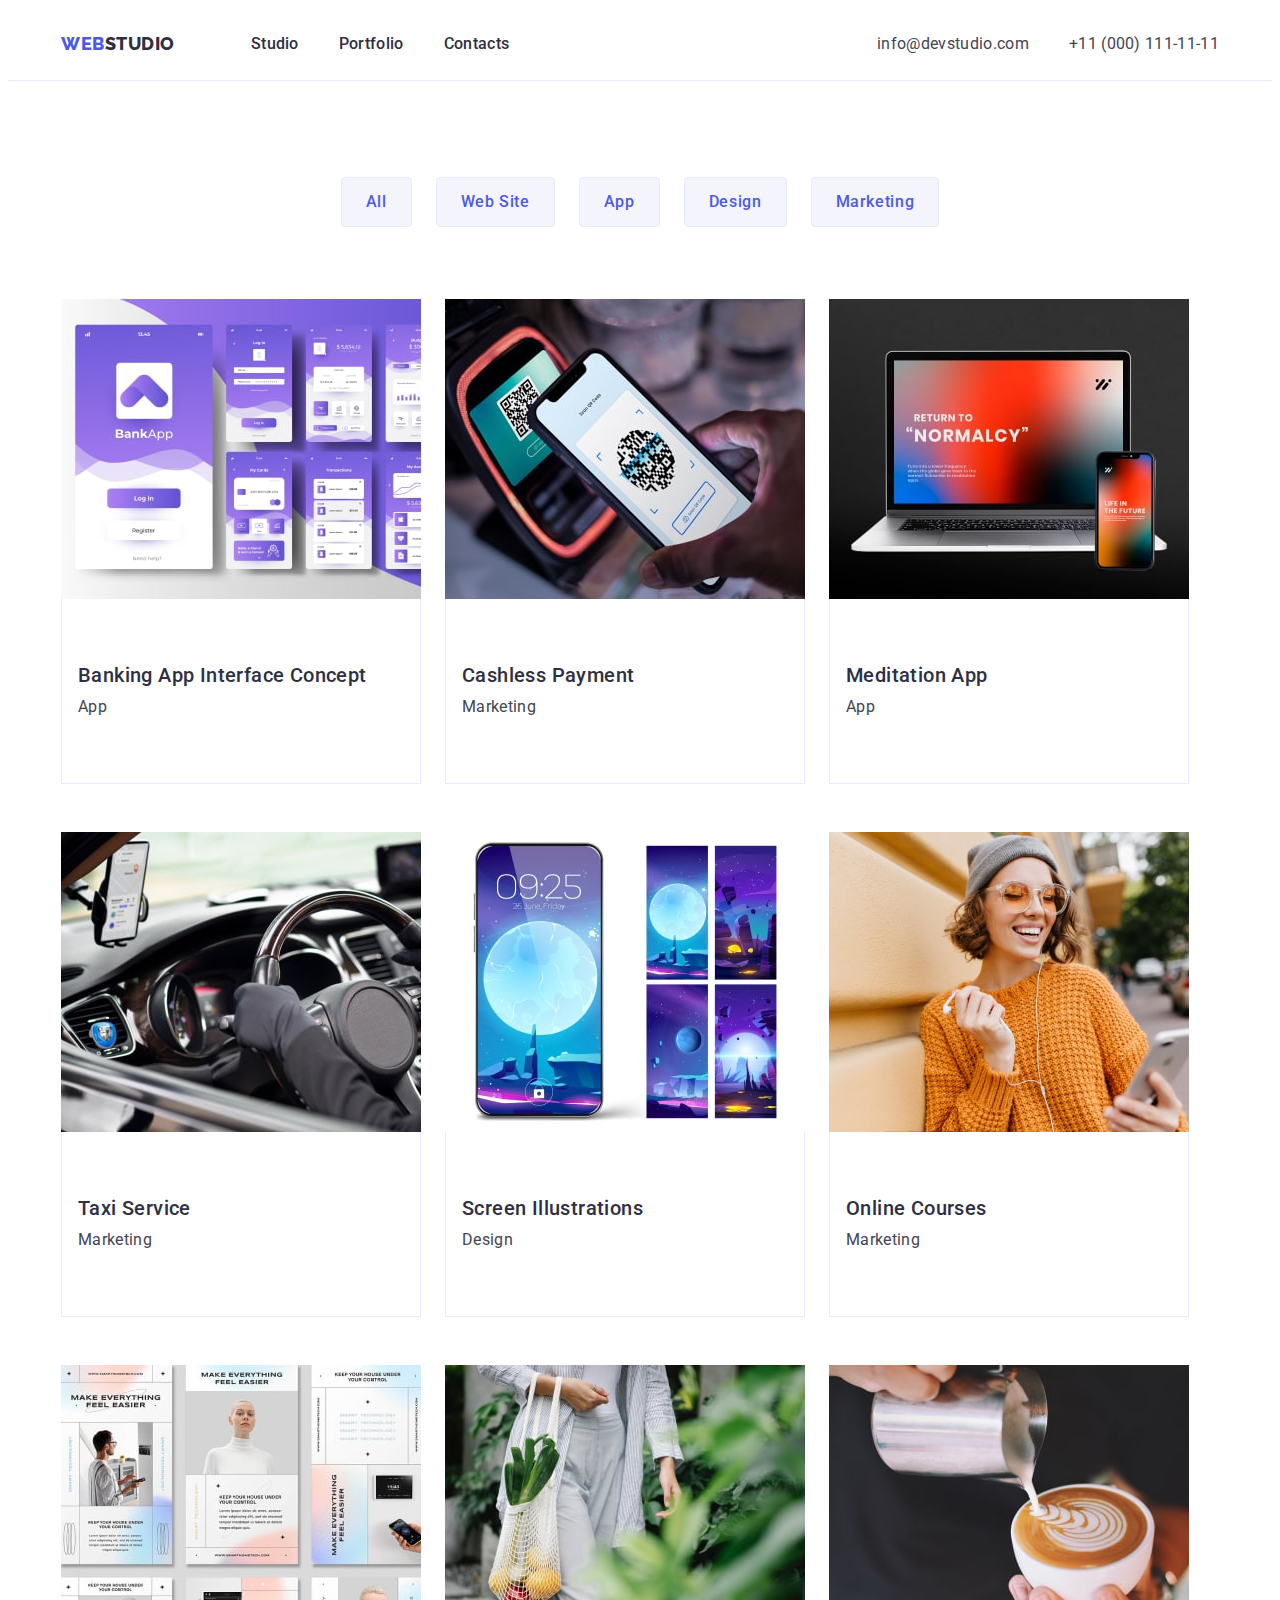
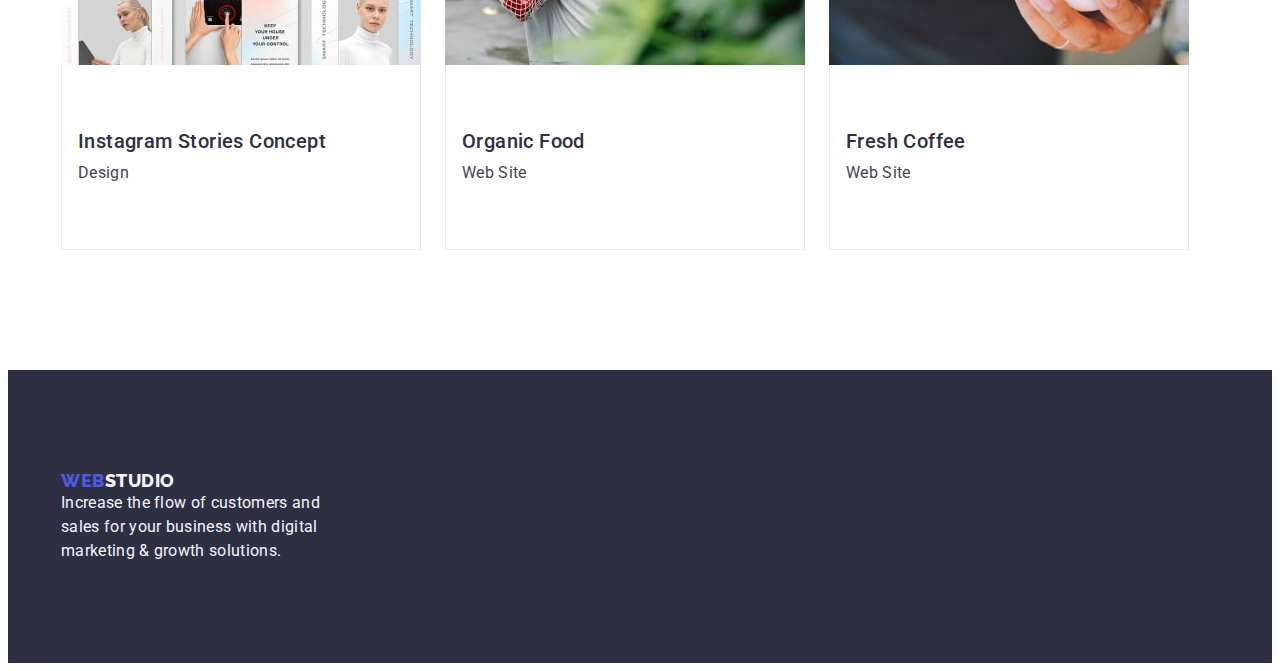
==== portfolio.html @ 30cf43a4 "Initial commit" ====
<!DOCTYPE html>
<html lang="en">
  <head>
    <meta charset="UTF-8" />
    <meta name="viewport" content="width=device-width, initial-scale=1.0" />
    <title>Portlofio</title>
    <link rel="preconnect" href="https://fonts.googleapis.com" />
    <link rel="preconnect" href="https://fonts.gstatic.com" crossorigin />
    <link
      rel="stylesheet"
      href="https://cdnjs.cloudflare.com/ajax/libs/modern-normalize/2.0.0/modern-normalize.min.css"
      integrity="sha512-4xo8blKMVCiXpTaLzQSLSw3KFOVPWhm/TRtuPVc4WG6kUgjH6J03IBuG7JZPkcWMxJ5huwaBpOpnwYElP/m6wg=="
      crossorigin="anonymous"
      referrerpolicy="no-referrer"
    />
    <link
      href="https://fonts.googleapis.com/css2?family=Montserrat:wght@400;700&family=Raleway:wght@800&family=Roboto:wght@400;500;700;900&display=swap"
      rel="stylesheet"
    />
    <link rel="stylesheet" href="css/styles.css" />
  </head>
  <body>
    <header class="page-header">
      <div class="container header-container">
        <!-- LOGO -->
        <nav class="header-nav">
          <a href="./index.html" class="link link-logo"
            >Web<span class="logo-style">Studio</span>
          </a>

          <!-- NAVIGATION -->

          <ul class="list list-nav">
            <li>
              <a href="./index.html" class="link list-nav-items">Studio</a>
            </li>
            <li>
              <a href="./portfolio.html" class="link list-nav-items"
                >Portfolio</a
              >
            </li>
            <li><a href="" class="link list-nav-items">Contacts</a></li>
          </ul>
        </nav>
        <!-- CONTACTS -->
        <address class="header-address">
          <ul class="list list-contacts">
            <li>
              <a href="mailto:info@devstudio.com" class="link list-nav-items"
                >info@devstudio.com</a
              >
            </li>
            <li>
              <a href="tel:+110001111111" class="link list-nav-items"
                >+11 (000) 111-11-11</a
              >
            </li>
          </ul>
        </address>
      </div>
    </header>
    <main>
      <section class="portfolio-section">
        <div class="container">
          <h1 class="visually-hidden">Portfolio</h1>
          <ul class="list portfolio-list">
            <li><button type="button" class="portfolio-button">All</button></li>
            <li>
              <button type="button" class="portfolio-button">Web Site</button>
            </li>
            <li><button type="button" class="portfolio-button">App</button></li>
            <li>
              <button type="button" class="portfolio-button">Design</button>
            </li>
            <li>
              <button type="button" class="portfolio-button">Marketing</button>
            </li>
          </ul>

          <ul class="list portfolio-list-images">
            <li class="portfolio-list-images-item">
              <a href="" class="link">
                <img
                  src="./images/imgcard-8-min.jpg"
                  alt="Banking App Interface Concept"
                  width="360"
                  height="300"
                />
                <div class="name-category">
                  <h2 class="portfolio-header">
                    Banking App Interface Concept
                  </h2>
                  <p class="portfolio-paragraph">App</p>
                </div>
              </a>
            </li>

            <li class="portfolio-list-images-item">
              <a href="" class="link">
                <img
                  src="./images/imgcard-7-min.jpg"
                  alt="Cashless Payment"
                  width="360"
                  height="300"
                />
                <div class="name-category">
                  <h2 class="portfolio-header">Cashless Payment</h2>
                  <p class="portfolio-paragraph">Marketing</p>
                </div>
              </a>
            </li>

            <li class="portfolio-list-images-item">
              <a href="" class="link">
                <img
                  src="./images/imgcard-6-min.jpg"
                  alt="Meditation App"
                  width="360"
                  height="300"
                />
                <div class="name-category">
                  <h2 class="portfolio-header">Meditation App</h2>
                  <p class="portfolio-paragraph">App</p>
                </div>
              </a>
            </li>

            <li class="portfolio-list-images-item">
              <a href="" class="link">
                <img
                  src="./images/imgcard-5-min.jpg"
                  alt="Taxi Service"
                  width="360"
                  height="300"
                />
                <div class="name-category">
                  <h2 class="portfolio-header">Taxi Service</h2>
                  <p class="portfolio-paragraph">Marketing</p>
                </div>
              </a>
            </li>

            <li class="portfolio-list-images-item">
              <a href="" class="link">
                <img
                  src="./images/imgcard-4-min.jpg"
                  alt="Screen Illustrations"
                  width="360"
                  height="300"
                />
                <div class="name-category">
                  <h2 class="portfolio-header">Screen Illustrations</h2>
                  <p class="portfolio-paragraph">Design</p>
                </div>
              </a>
            </li>

            <li class="portfolio-list-images-item">
              <a href="" class="link">
                <img
                  src="./images/imgcard-3-min.jpg"
                  alt="Online Courses"
                  width="360"
                  height="300"
                />
                <div class="name-category">
                  <h2 class="portfolio-header">Online Courses</h2>
                  <p class="portfolio-paragraph">Marketing</p>
                </div>
              </a>
            </li>

            <li class="portfolio-list-images-item">
              <a href="" class="link">
                <img
                  src="./images/imgcard-2-min.jpg"
                  alt="Instagram Stories Concept"
                  width="360"
                  height="300"
                />
                <div class="name-category">
                  <h2 class="portfolio-header">Instagram Stories Concept</h2>
                  <p class="portfolio-paragraph">Design</p>
                </div>
              </a>
            </li>

            <li class="portfolio-list-images-item">
              <a href="" class="link">
                <img
                  src="./images/imgcard-1-min.jpg"
                  alt="Organic Food"
                  width="360"
                  height="300"
                />
                <div class="name-category">
                  <h2 class="portfolio-header">Organic Food</h2>
                  <p class="portfolio-paragraph">Web Site</p>
                </div>
              </a>
            </li>

            <li class="portfolio-list-images-item">
              <a href="" class="link">
                <img
                  src="./images/imgcard-min.jpg"
                  alt="Fresh Coffee"
                  width="360"
                  height="300"
                />
                <div class="name-category">
                  <h2 class="portfolio-header">Fresh Coffee</h2>
                  <p class="portfolio-paragraph">Web Site</p>
                </div>
              </a>
            </li>
          </ul>
        </div>
      </section>
    </main>
    <footer class="page-footer">
      <div class="container footer-container">
        <a href="./index.html" class="link link-logo"
          >Web<span class="logo-style-footer">Studio</span></a
        >
        <p class="footer-text">
          Increase the flow of customers and sales for your business with
          digital marketing & growth solutions.
        </p>
      </div>
    </footer>
  </body>
</html>
---- css/styles.css ----
:root {
    --main-text-color: #434455;
    --primary-font: "Roboto", sans-serif;
    --iris: #4D5AE5;
    --navyblue: #2E2F42;
    --slate: #434455;
    --white: #FFF;
    --cloud: #F4F4FD;
    --ocean: #404BBF;
}

body {
    font-family: "Roboto", sans-serif;
    color: #434455;
    background-color: var(--white);
}

h1, h2, h3, h4, h5, h6, p, ul, ol {
    padding: 0;
    margin: 0;
}


img {
    display: block;
}

.page-header {
    border-bottom: 1px solid #e7e9fc
}

.container { 
    max-width: 1158px;
    padding-left:  15px;
    padding-right:  15px;
    margin-left: auto;  
    margin-right:  auto;
    padding: 0 15px;
    }

    .visually-hidden {
        position: absolute;
        width: 1px;
        height: 1px;
        margin: -1px;
        border: 0;
        padding: 0;
        white-space: nowrap;
        clip-path: inset(100%);
        clip: rect(0 0 0 0);
        overflow: hidden;
    }

    .header-container {
        display: flex;

        align-items: center;
        justify-content: space-between;
        padding: 0 15px;

    }
    .header-address {
        gap: 40px;
    }
    .list-nav-items {
        padding: 24px 0;
    }
    
button {
    font-family: "Roboto", sans-serif;
}
.link {
    text-decoration: none;
    display: inline-block;
}
address {
    font-style: normal;
}
.list {
    list-style: none;
}

button {
    cursor: pointer;
}

nav {
    display: flex;
    align-items: center;
}

button:hover, button:focus {
    background-color: var(--ocean);
}

footer {
    background-color: var(--navyblue);
}


.link-logo {
    display: inline-block;
    font-family: "Raleway", sans-serif;
    color: var(--iris);
    text-transform: uppercase;
    font-size: 18px;
    font-weight: 800;
    line-height: 1.17;
    letter-spacing: 0.03em;
    margin-right: 76px;
}

.logo-style {
    color: var(--navyblue);
}
.list-nav .link{
    color: var(--navyblue);
    font-size: 16px;
    line-height: 1.5;
    letter-spacing: 0.02em;
    font-weight: 500;
}



.list-nav {
        display: flex;
        align-items: center;
        gap: 40px;
        padding-left: 0; 
       
 
    
}

.list-contacts .link {
    color: var(--slate);
    line-height: 1.5;
    letter-spacing: 0.02em;
}

.link:active{
    color: var(--ocean);
}

.link:hover, .link:focus{
    color: var(--ocean);
}

.hero {
    background-color: var(--navyblue);
    display: flex;
    padding: 188px 0;
}
.hero-text {
    color: var(--white);
    font-size: 56px;
    line-height: 1.07;
    letter-spacing: 0.02em;
    text-align: center;
    width: 496px;
    padding-bottom: 48px;
    max-width: 496px;
}

.hero-button {
    color: var(--white);
    background-color: var(--iris);
    font-weight: 500;
    line-height: 1.5;
    letter-spacing: 0.04em;
    font-size: 16px;
    display: block;
padding: 16px 32px;
    margin-left: auto;
    margin-right: auto;
    min-width: 169px;
    height: 56px;
    border: none; 
    border-radius: 4px; 

    
}

.section-abilities {
    padding: 120px 0;
}
.abilities-list {
    display: flex;
    gap: 24px;
    flex-wrap: wrap;

}

.abilities-list-item {
    flex-basis: calc((100% - 72px) / 4);
}

.main-header {
    color: var(--navyblue);
    font-size: 20px;
    line-height: 1.2;
    letter-spacing: 0.02em;
    font-weight: 500;
    margin-bottom: 8px;
    
}
.list-contacts {

        display: flex;
        align-items: center;
        gap: 40px;
    
    
}

.list-item {
    background-color: var(--white);
    border-radius: 0px 0px 4px 4px; 
}

.section-photos {
    padding-bottom: 120px;
}

.photo-list {
    display: flex;
    flex-wrap: wrap;
    gap: 24px;
}
.main-text {
    color: var(--slate);
    font-size: 16px;
    line-height: 1.5;
    letter-spacing: 0.02em;
}

.h-two-headers {
    color: var(--navyblue);
    font-size: 36px;
    line-height: 1.11;
    letter-spacing: 0.02em;
    text-align: center;
    text-transform: capitalize;
    font-weight: 700;
    margin-bottom: 72px;
}

.our-team {
    background-color: var(--cloud);
    padding: 120px 0;
}

.h-our-team {
}

.our-team-list{
    display: flex;
    flex-wrap: wrap;
    gap: 24px;
    flex-basis: calc((100% - 72px) / 4);
}

.name-role {
    padding: 32px 0;
}
.our-team-card-names {
    color: var(--navyblue);
    font-size: 20px;
    line-height: 1.2;
    letter-spacing: 0.02em;
    text-align: center;
    font-weight: 500;
    margin-bottom: 8px
}
.our-team-card-role {
    color: var(--slate);
    font-size: 16px;
    line-height: 1.5;
    letter-spacing: 0.02em;
    text-align: center;
}

.footer-text {
    color: var(--cloud);
    font-size: 16px;
    line-height: 1.5;
    letter-spacing: 0.02em;
    width: 264px;
 
}

.page-footer {
    padding-top: 101.5px;
    justify-content: flex-start;
    padding: 100px 0;
   
}

.link-logo-footer {
    display: inline-block;
    margin-bottom: 16px;
}

.footer-container{

    flex-direction: column;
 
}
.logo-style-footer {
    color: var(--cloud);
    font-family: "Raleway", sans-serif;
    font-weight: 800;
}

.portfolio-button {
    background-color: var(--cloud);
    color: var(--iris);
    font-size: 16px;
    line-height: 1.5;
    letter-spacing: 0.04em;
    font-weight: 500;
    padding: 12px 24px;
justify-content: center;
align-items: center;
border: 1px solid #e7e9fc;
border-radius: 4px; 
}

.portfolio-button:hover , .portfolio-button:focus{
    color: var(--white);
    border: 1px solid transparent;
}
.portfolio-header {
    color: var(--navyblue);
    font-size: 20px;
    font-weight: 500;
    line-height: 1.2;
    letter-spacing: 0.02em;
    margin-top: 32px;
    margin-bottom: 8px;
}

.portfolio-paragraph {
    color: var(--slate);
    font-size: 16px;
    line-height: 1.5;
    letter-spacing: 0.02em;
    margin-bottom: 32px;
}

.portfolio-section {
    padding-top: 96px; padding-bottom: 120px;
}

.portfolio-list-images-item {

}

.portfolio-list {
    display: flex;
    gap: 24px;
    justify-content: center;
    margin-bottom: 72px;
}

.name-category {
    padding: 32px 16px;
    border: 1px solid #e7e9fc; 
    border-top: none; 
}
.portfolio-list-images {
    display: flex;
    flex-wrap: wrap;
    flex-basis: calc((100% - 144px) / 9);
    gap: 24px;
    row-gap: 48px; 
}
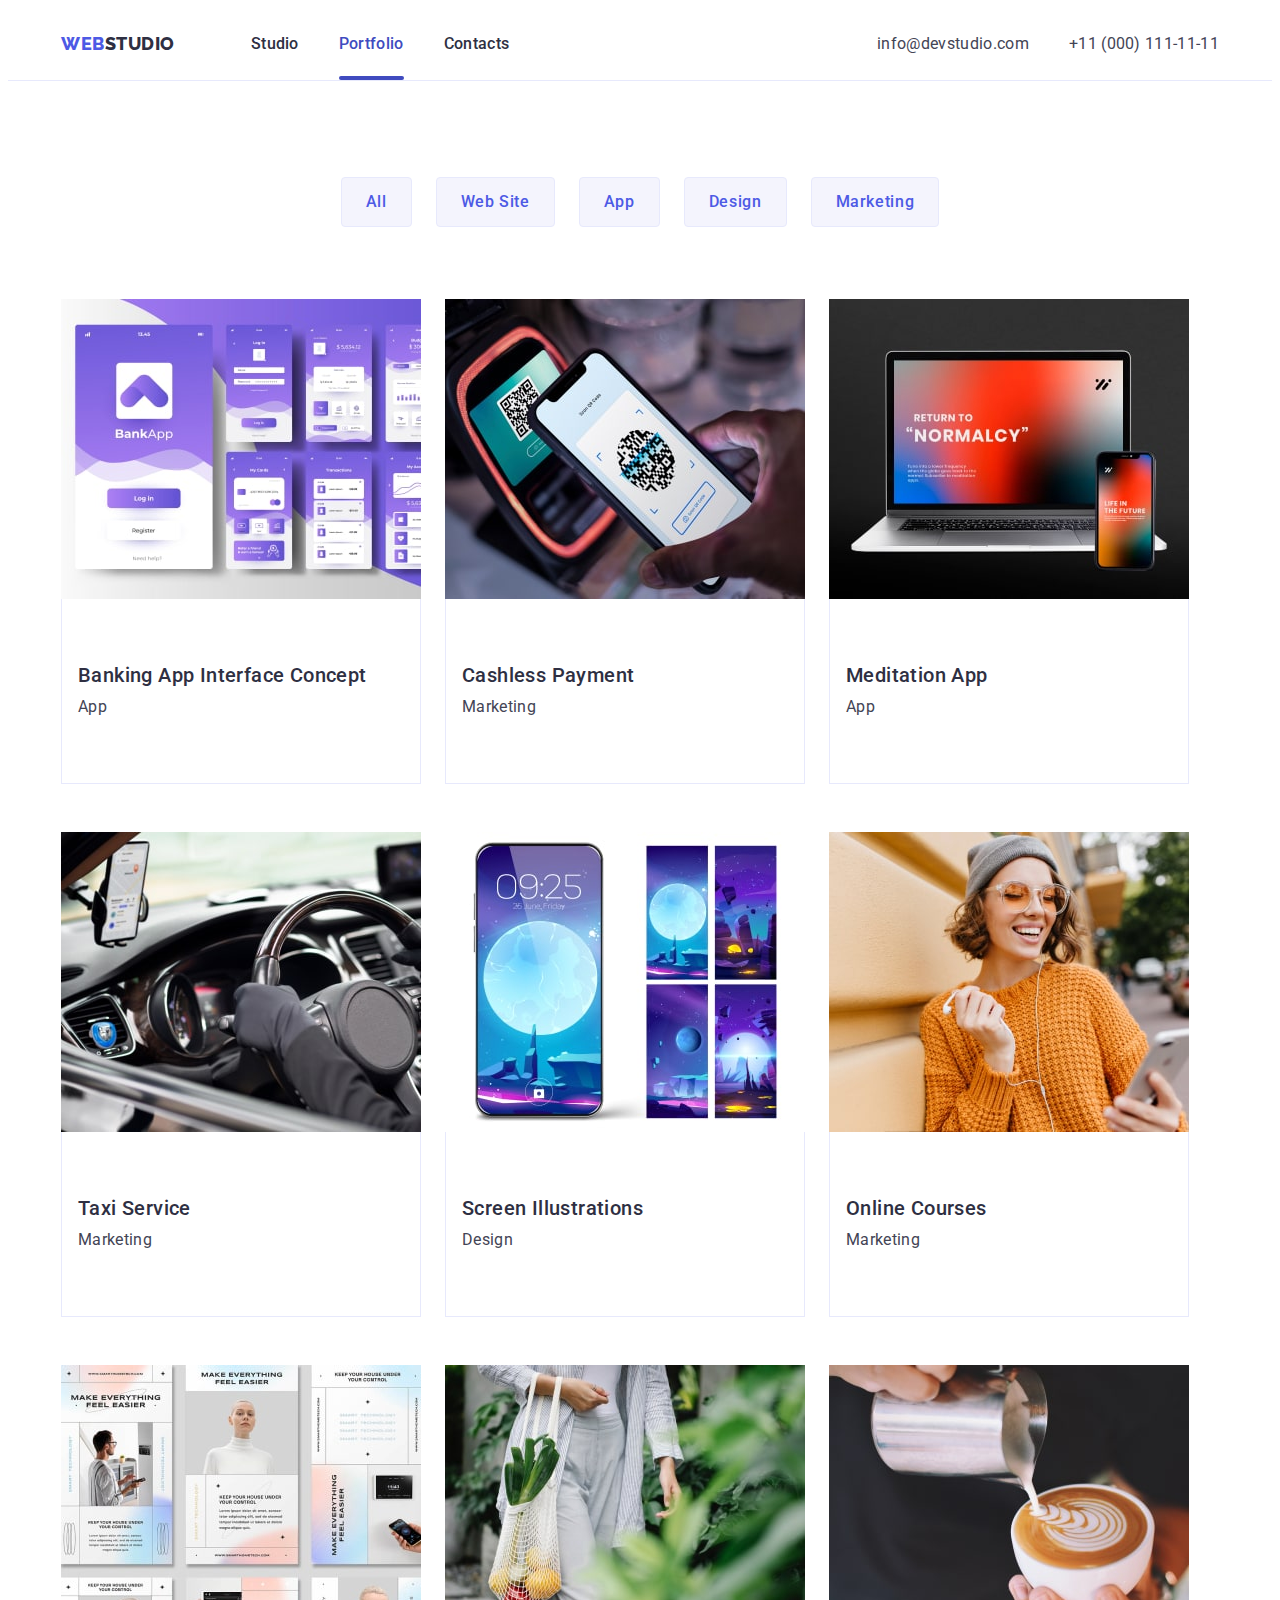
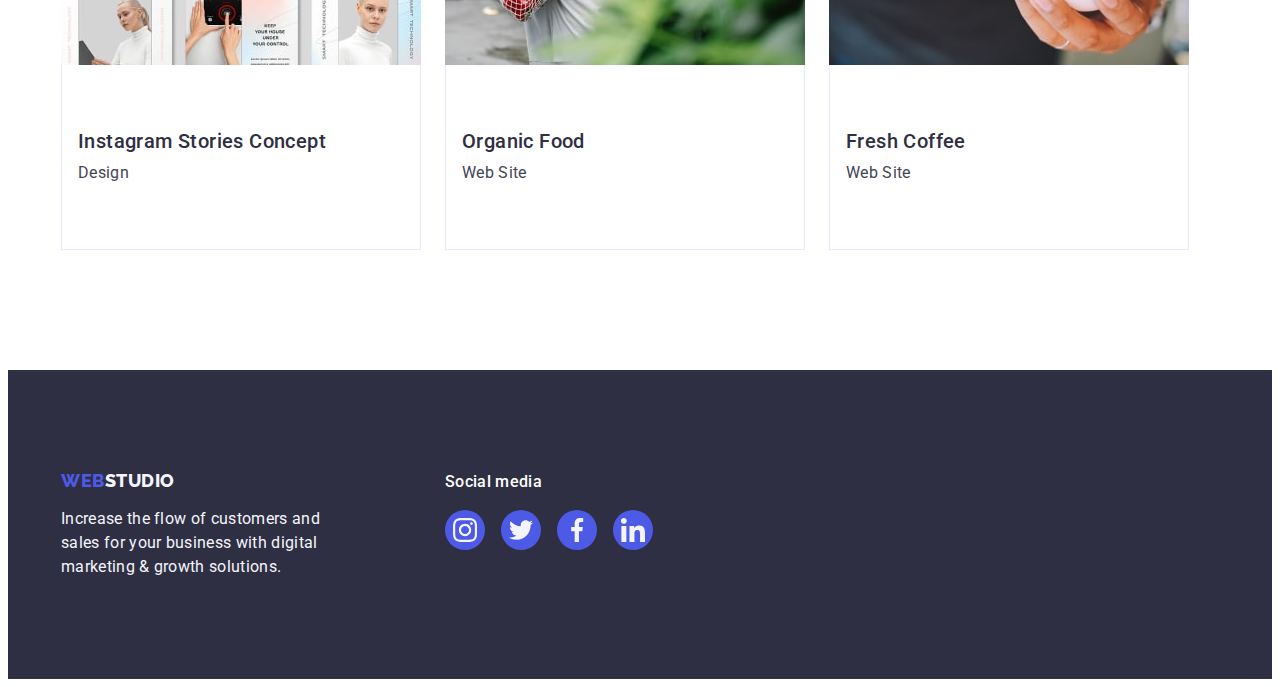
==== commit d59daa3b: "Studio page done(i think)" ====
--- a/portfolio.html
+++ b/portfolio.html
@@ -35,7 +35,7 @@
               <a href="./index.html" class="link list-nav-items">Studio</a>
             </li>
             <li>
-              <a href="./portfolio.html" class="link list-nav-items"
+              <a href="./portfolio.html" class="link current list-nav-items"
                 >Portfolio</a
               >
             </li>
@@ -219,14 +219,52 @@
       </section>
     </main>
     <footer class="page-footer">
-      <div class="container footer-container">
-        <a href="./index.html" class="link link-logo"
-          >Web<span class="logo-style-footer">Studio</span></a
-        >
-        <p class="footer-text">
-          Increase the flow of customers and sales for your business with
-          digital marketing & growth solutions.
-        </p>
+      <div>
+        <div class="container footer-container">
+          <div class="footer-flexbox">
+            <a href="./index.html" class="link link-logo link-logo-footer"
+              >Web<span class="logo-style-footer">Studio</span></a
+            >
+            <p class="footer-text">
+              Increase the flow of customers and sales for your business with
+              digital marketing & growth solutions.
+            </p>
+          </div>
+
+          <div class="socials-footer-container">
+            <p class="footer-social-text">Social media</p>
+            <ul class="footer-list">
+              <li>
+                <div class="social-icon-container-item">
+                  <svg class="social-icon" width="24px" height="24px">
+                    <use href="./images/icons.svg#icon-instagram"></use>
+                  </svg>
+                </div>
+              </li>
+              <li>
+                <div class="social-icon-container-item">
+                  <svg class="social-icon" width="24px" height="24px">
+                    <use href="./images/icons.svg#icon-twitter"></use>
+                  </svg>
+                </div>
+              </li>
+              <li>
+                <div class="social-icon-container-item">
+                  <svg class="social-icon" width="24px" height="24px">
+                    <use href="./images/icons.svg#icon-facebook"></use>
+                  </svg>
+                </div>
+              </li>
+              <li>
+                <div class="social-icon-container-item">
+                  <svg class="social-icon" width="24px" height="24px">
+                    <use href="./images/icons.svg#icon-linkedin"></use>
+                  </svg>
+                </div>
+              </li>
+            </ul>
+          </div>
+        </div>
       </div>
     </footer>
   </body>
--- a/css/styles.css
+++ b/css/styles.css
@@ -7,6 +7,8 @@
     --white: #FFF;
     --cloud: #F4F4FD;
     --ocean: #404BBF;
+    --lightslate: #8E8F99;
+    --green: #31D0AA;
 }
 
 body {
@@ -82,6 +84,7 @@
 
 button {
     cursor: pointer;
+    transition: 250ms;
 }
 
 nav {
@@ -91,6 +94,8 @@
 
 button:hover, button:focus {
     background-color: var(--ocean);
+ 
+    transition-timing-function: cubic-bezier(0.4, 0, 0.2, 1);
 }
 
 footer {
@@ -145,10 +150,19 @@
 
 .link:hover, .link:focus{
     color: var(--ocean);
+    transition: 250ms;
+    transition-timing-function: cubic-bezier(0.4, 0, 0.2, 1);
+
 }
 
 .hero {
     background-color: var(--navyblue);
+    background-image: linear-gradient(rgba(46, 47, 66, 0.70),rgba(46, 47, 66, 0.70)),
+    url(../images/hero-background.jpg);
+    background-repeat: no-repeat;
+    background-position: center;
+    background-size: 100%;
+
     display: flex;
     padding: 188px 0;
 }
@@ -217,6 +231,7 @@
 .list-item {
     background-color: var(--white);
     border-radius: 0px 0px 4px 4px; 
+    box-shadow: 0px 2px 1px 0px rgba(46, 47, 66, 0.08), 0px 1px 1px 0px rgba(46, 47, 66, 0.16), 0px 1px 6px 0px rgba(46, 47, 66, 0.08);
 }
 
 .section-photos {
@@ -263,6 +278,7 @@
 
 .name-role {
     padding: 32px 0;
+   
 }
 .our-team-card-names {
     color: var(--navyblue);
@@ -303,8 +319,7 @@
 }
 
 .footer-container{
-
-    flex-direction: column;
+    display: flex;
  
 }
 .logo-style-footer {
@@ -330,6 +345,8 @@
 .portfolio-button:hover , .portfolio-button:focus{
     color: var(--white);
     border: 1px solid transparent;
+    transition: 250ms;
+    transition-timing-function: cubic-bezier(0.4, 0, 0.2, 1);
 }
 .portfolio-header {
     color: var(--navyblue);
@@ -375,4 +392,152 @@
     flex-basis: calc((100% - 144px) / 9);
     gap: 24px;
     row-gap: 48px; 
-}+}
+
+.customers-list {
+    display: flex;
+    align-content: center;
+    justify-content: center;
+    gap: 24px;
+    list-style: none;
+
+}
+
+.icon-box {
+    border-radius: 4px;
+    border: 1px solid var(--lightslate);
+    padding: 16px 32px;
+    transition: 250ms;
+
+    
+}
+
+.icon-box:hover .svg-icon, .icon-box:focus .svg-icon {
+    fill: var(--ocean);
+   
+    transition-timing-function: cubic-bezier(0.4, 0, 0.2, 1);
+}
+
+
+
+.icon-box:hover, .icon-box:focus{
+    border-color: var(--ocean);
+    transition-timing-function: cubic-bezier(0.4, 0, 0.2, 1);
+  
+}
+.svg-icon {
+    fill: #8E8F99;
+    transition: 250ms;
+}
+
+.customers-section {
+    padding-top: 120px;
+    padding-bottom: 120px;
+}
+
+.social-icon-list {
+    display: flex;
+    list-style: none;
+    justify-content: center;
+    align-items: center;
+    gap: 24px;
+    padding-top: 8px;
+
+}
+
+.social-icon-container-item {
+    width: 40px;
+height: 40px;
+border-radius: 50%;
+background: var(--iris);
+position: relative;
+  transition: 250ms;
+}
+
+.social-icon {
+    position: absolute;
+    top: 50%;
+  left: 50%;
+  transform: translate(-50%, -50%);
+  fill: var(--cloud);
+}
+
+.social-icon-container-item:hover, .social-icon-container-item:focus {
+    background: var(--ocean);
+    transition-timing-function: cubic-bezier(0.4, 0, 0.2, 1);
+
+  
+}
+
+.social-icon-container-item-footer:hover, .social-icon-container-item-footer:focus {
+    background: var(--green);
+    transition-timing-function: cubic-bezier(0.4, 0, 0.2, 1);
+}
+
+.abilities-container {
+    position: relative;
+    border-radius: 4px;
+    background-color: var(--cloud);
+    width: 264px;
+    height: 112px;
+    margin-bottom: 8px;
+    gap: 24px;
+}
+
+.abilities-icon {
+    position: absolute;
+    top: 50%;
+    left: 50%;
+    transform: translate(-50%, -50%);
+}
+
+.list-nav .current {
+    position: relative;
+    color: var(--ocean, #404BBF);
+}
+
+.list-nav-items.current::after{
+    content: "";
+    display: block;
+    width: 100%;
+    height: 4px;
+    
+    border-radius: 2px;
+    background-color: var(--ocean);
+     
+    position: absolute;
+    bottom: 0;
+    left: 0;
+  
+
+     
+}
+
+.socials-footer-container {
+    display: flex;
+    flex-direction: column;
+}
+
+.footer-list {
+    display: flex;
+    list-style: none;
+    width: 208px;
+    gap: 16px;
+}
+.footer-flexbox{
+   display: flex;
+   flex-direction: column;
+   margin-right: 120px;
+}
+.footer-social-text {
+    color: var(--white, #FFF);
+
+/* Body Medium */
+font-family: Roboto;
+font-size: 16px;
+font-style: normal;
+font-weight: 500;
+line-height: 24px; /* 150% */
+letter-spacing: 0.32px;
+padding-bottom: 16px;
+}
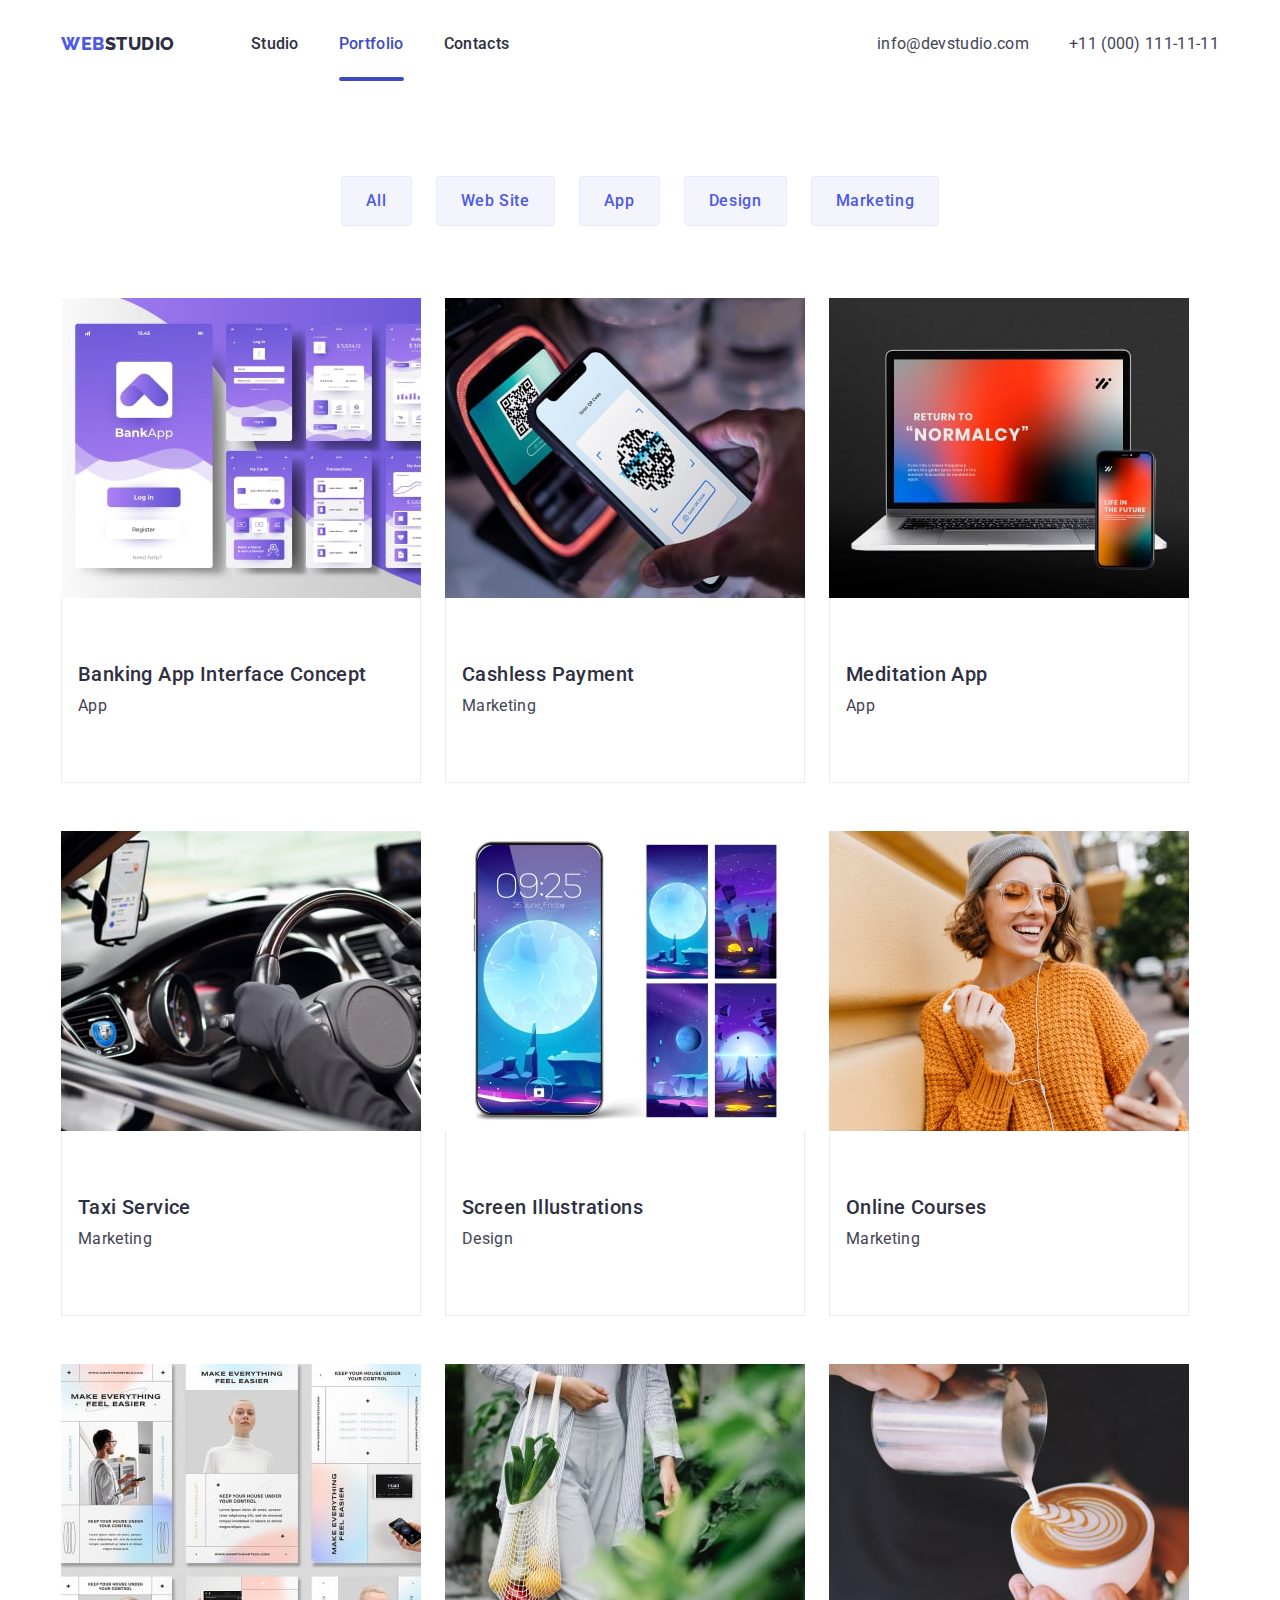
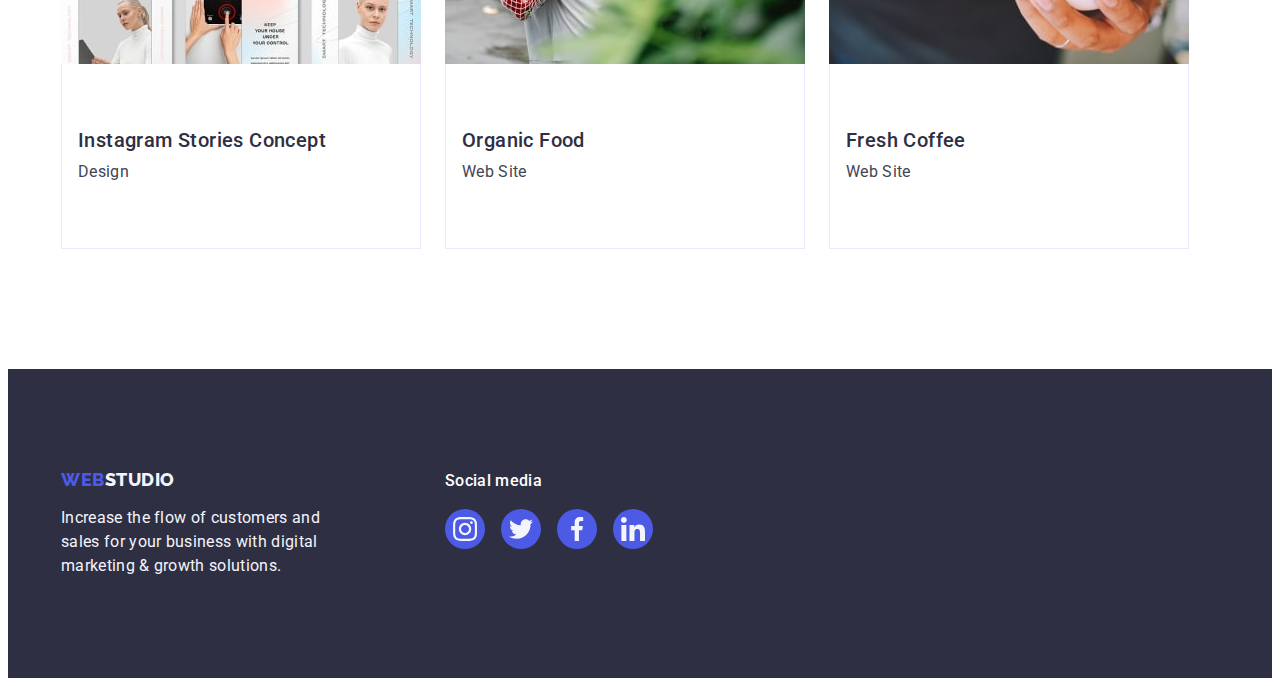
==== commit d6cf87c9: "fixed" ====
--- a/portfolio.html
+++ b/portfolio.html
@@ -79,13 +79,20 @@
 
           <ul class="list portfolio-list-images">
             <li class="portfolio-list-images-item">
-              <a href="" class="link">
-                <img
-                  src="./images/imgcard-8-min.jpg"
-                  alt="Banking App Interface Concept"
-                  width="360"
-                  height="300"
-                />
+              <a href="" class="link portfolio-link">
+                <div class="overlay-text-container">
+                  <img
+                    src="./images/imgcard-8-min.jpg"
+                    alt="Banking App Interface Concept"
+                    width="360"
+                    height="300"
+                  />
+                  <p class="overlay">
+                    14 Stylish and User-Friendly App Design Concepts · Task
+                    Manager App · Calorie Tracker App · Exotic Fruit Ecommerce
+                    App · Cloud Storage App
+                  </p>
+                </div>
                 <div class="name-category">
                   <h2 class="portfolio-header">
                     Banking App Interface Concept
@@ -96,13 +103,20 @@
             </li>
 
             <li class="portfolio-list-images-item">
-              <a href="" class="link">
-                <img
-                  src="./images/imgcard-7-min.jpg"
-                  alt="Cashless Payment"
-                  width="360"
-                  height="300"
-                />
+              <a href="" class="link portfolio-link">
+                <div class="overlay-text-container">
+                  <img
+                    src="./images/imgcard-7-min.jpg"
+                    alt="Cashless Payment"
+                    width="360"
+                    height="300"
+                  />
+                  <p class="overlay">
+                    14 Stylish and User-Friendly App Design Concepts · Task
+                    Manager App · Calorie Tracker App · Exotic Fruit Ecommerce
+                    App · Cloud Storage App
+                  </p>
+                </div>
                 <div class="name-category">
                   <h2 class="portfolio-header">Cashless Payment</h2>
                   <p class="portfolio-paragraph">Marketing</p>
@@ -111,13 +125,20 @@
             </li>
 
             <li class="portfolio-list-images-item">
-              <a href="" class="link">
-                <img
-                  src="./images/imgcard-6-min.jpg"
-                  alt="Meditation App"
-                  width="360"
-                  height="300"
-                />
+              <a href="" class="link portfolio-link">
+                <div class="overlay-text-container">
+                  <img
+                    src="./images/imgcard-6-min.jpg"
+                    alt="Meditation App"
+                    width="360"
+                    height="300"
+                  />
+                  <p class="overlay">
+                    14 Stylish and User-Friendly App Design Concepts · Task
+                    Manager App · Calorie Tracker App · Exotic Fruit Ecommerce
+                    App · Cloud Storage App
+                  </p>
+                </div>
                 <div class="name-category">
                   <h2 class="portfolio-header">Meditation App</h2>
                   <p class="portfolio-paragraph">App</p>
@@ -126,13 +147,20 @@
             </li>
 
             <li class="portfolio-list-images-item">
-              <a href="" class="link">
-                <img
-                  src="./images/imgcard-5-min.jpg"
-                  alt="Taxi Service"
-                  width="360"
-                  height="300"
-                />
+              <a href="" class="link portfolio-link">
+                <div class="overlay-text-container">
+                  <img
+                    src="./images/imgcard-5-min.jpg"
+                    alt="Taxi Service"
+                    width="360"
+                    height="300"
+                  />
+                  <p class="overlay">
+                    14 Stylish and User-Friendly App Design Concepts · Task
+                    Manager App · Calorie Tracker App · Exotic Fruit Ecommerce
+                    App · Cloud Storage App
+                  </p>
+                </div>
                 <div class="name-category">
                   <h2 class="portfolio-header">Taxi Service</h2>
                   <p class="portfolio-paragraph">Marketing</p>
@@ -141,13 +169,20 @@
             </li>
 
             <li class="portfolio-list-images-item">
-              <a href="" class="link">
-                <img
-                  src="./images/imgcard-4-min.jpg"
-                  alt="Screen Illustrations"
-                  width="360"
-                  height="300"
-                />
+              <a href="" class="link portfolio-link">
+                <div class="overlay-text-container">
+                  <img
+                    src="./images/imgcard-4-min.jpg"
+                    alt="Screen Illustrations"
+                    width="360"
+                    height="300"
+                  />
+                  <p class="overlay">
+                    14 Stylish and User-Friendly App Design Concepts · Task
+                    Manager App · Calorie Tracker App · Exotic Fruit Ecommerce
+                    App · Cloud Storage App
+                  </p>
+                </div>
                 <div class="name-category">
                   <h2 class="portfolio-header">Screen Illustrations</h2>
                   <p class="portfolio-paragraph">Design</p>
@@ -156,13 +191,20 @@
             </li>
 
             <li class="portfolio-list-images-item">
-              <a href="" class="link">
-                <img
-                  src="./images/imgcard-3-min.jpg"
-                  alt="Online Courses"
-                  width="360"
-                  height="300"
-                />
+              <a href="" class="link portfolio-link">
+                <div class="overlay-text-container">
+                  <img
+                    src="./images/imgcard-3-min.jpg"
+                    alt="Online Courses"
+                    width="360"
+                    height="300"
+                  />
+                  <p class="overlay">
+                    14 Stylish and User-Friendly App Design Concepts · Task
+                    Manager App · Calorie Tracker App · Exotic Fruit Ecommerce
+                    App · Cloud Storage App
+                  </p>
+                </div>
                 <div class="name-category">
                   <h2 class="portfolio-header">Online Courses</h2>
                   <p class="portfolio-paragraph">Marketing</p>
@@ -171,13 +213,20 @@
             </li>
 
             <li class="portfolio-list-images-item">
-              <a href="" class="link">
-                <img
-                  src="./images/imgcard-2-min.jpg"
-                  alt="Instagram Stories Concept"
-                  width="360"
-                  height="300"
-                />
+              <a href="" class="link portfolio-link">
+                <div class="overlay-text-container">
+                  <img
+                    src="./images/imgcard-2-min.jpg"
+                    alt="Instagram Stories Concept"
+                    width="360"
+                    height="300"
+                  />
+                  <p class="overlay">
+                    14 Stylish and User-Friendly App Design Concepts · Task
+                    Manager App · Calorie Tracker App · Exotic Fruit Ecommerce
+                    App · Cloud Storage App
+                  </p>
+                </div>
                 <div class="name-category">
                   <h2 class="portfolio-header">Instagram Stories Concept</h2>
                   <p class="portfolio-paragraph">Design</p>
@@ -186,13 +235,20 @@
             </li>
 
             <li class="portfolio-list-images-item">
-              <a href="" class="link">
-                <img
-                  src="./images/imgcard-1-min.jpg"
-                  alt="Organic Food"
-                  width="360"
-                  height="300"
-                />
+              <a href="" class="link portfolio-link">
+                <div class="overlay-text-container">
+                  <img
+                    src="./images/imgcard-1-min.jpg"
+                    alt="Organic Food"
+                    width="360"
+                    height="300"
+                  />
+                  <p class="overlay">
+                    14 Stylish and User-Friendly App Design Concepts · Task
+                    Manager App · Calorie Tracker App · Exotic Fruit Ecommerce
+                    App · Cloud Storage App
+                  </p>
+                </div>
                 <div class="name-category">
                   <h2 class="portfolio-header">Organic Food</h2>
                   <p class="portfolio-paragraph">Web Site</p>
@@ -201,13 +257,20 @@
             </li>
 
             <li class="portfolio-list-images-item">
-              <a href="" class="link">
-                <img
-                  src="./images/imgcard-min.jpg"
-                  alt="Fresh Coffee"
-                  width="360"
-                  height="300"
-                />
+              <a href="" class="link portfolio-link">
+                <div class="overlay-text-container">
+                  <img
+                    src="./images/imgcard-min.jpg"
+                    alt="Fresh Coffee"
+                    width="360"
+                    height="300"
+                  />
+                  <p class="overlay">
+                    14 Stylish and User-Friendly App Design Concepts · Task
+                    Manager App · Calorie Tracker App · Exotic Fruit Ecommerce
+                    App · Cloud Storage App
+                  </p>
+                </div>
                 <div class="name-category">
                   <h2 class="portfolio-header">Fresh Coffee</h2>
                   <p class="portfolio-paragraph">Web Site</p>
@@ -219,7 +282,7 @@
       </section>
     </main>
     <footer class="page-footer">
-      <div>
+      <div class="footer-container-main">
         <div class="container footer-container">
           <div class="footer-flexbox">
             <a href="./index.html" class="link link-logo link-logo-footer"
@@ -235,32 +298,48 @@
             <p class="footer-social-text">Social media</p>
             <ul class="footer-list">
               <li>
-                <div class="social-icon-container-item">
-                  <svg class="social-icon" width="24px" height="24px">
-                    <use href="./images/icons.svg#icon-instagram"></use>
-                  </svg>
-                </div>
+                <a href="https://instagram.com" target="_blank">
+                  <div
+                    class="social-icon-container-item social-icon-container-item-footer"
+                  >
+                    <svg class="social-icon" width="24px" height="24px">
+                      <use href="./images/icons.svg#icon-instagram"></use>
+                    </svg>
+                  </div>
+                </a>
               </li>
               <li>
-                <div class="social-icon-container-item">
-                  <svg class="social-icon" width="24px" height="24px">
-                    <use href="./images/icons.svg#icon-twitter"></use>
-                  </svg>
-                </div>
+                <a href="https://twitter.com" target="_blank">
+                  <div
+                    class="social-icon-container-item social-icon-container-item-footer"
+                  >
+                    <svg class="social-icon" width="24px" height="24px">
+                      <use href="./images/icons.svg#icon-twitter"></use>
+                    </svg>
+                  </div>
+                </a>
               </li>
               <li>
-                <div class="social-icon-container-item">
-                  <svg class="social-icon" width="24px" height="24px">
-                    <use href="./images/icons.svg#icon-facebook"></use>
-                  </svg>
-                </div>
+                <a href="https://facebook.com" target="_blank">
+                  <div
+                    class="social-icon-container-item social-icon-container-item-footer"
+                  >
+                    <svg class="social-icon" width="24px" height="24px">
+                      <use href="./images/icons.svg#icon-facebook"></use>
+                    </svg>
+                  </div>
+                </a>
               </li>
               <li>
-                <div class="social-icon-container-item">
-                  <svg class="social-icon" width="24px" height="24px">
-                    <use href="./images/icons.svg#icon-linkedin"></use>
-                  </svg>
-                </div>
+                <a href="https://linkedin.com" target="_blank">
+                  <div
+                    class="social-icon-container-item social-icon-container-item-footer"
+                  >
+                    <svg class="social-icon" width="24px" height="24px">
+                      <use href="./images/icons.svg#icon-linkedin"></use>
+                    </svg>
+                  </div>
+                </a>
               </li>
             </ul>
           </div>
--- a/css/styles.css
+++ b/css/styles.css
@@ -9,6 +9,9 @@
     --ocean: #404BBF;
     --lightslate: #8E8F99;
     --green: #31D0AA;
+    --dairy: #FCFCFC;
+    --navyblue-modal: rgba(46, 47, 66, 0.40);
+    --cornflower: #E7E9FC;
 }
 
 body {
@@ -29,6 +32,7 @@
 
 .page-header {
     border-bottom: 1px solid #e7e9fc
+    box-shadow: 0px 1px 6px 0px rgba(46, 47, 66, 0.08), 0px 1px 1px 0px rgba(46, 47, 66, 0.16), 0px 2px 1px 0px rgba(46, 47, 66, 0.08);
 }
 
 .container { 
@@ -38,6 +42,12 @@
     margin-left: auto;  
     margin-right:  auto;
     padding: 0 15px;
+    }
+
+    .abilities-container-main {
+        display: flex;
+        align-items: center;
+        justify-content: center;
     }
 
     .visually-hidden {
@@ -66,6 +76,7 @@
     }
     .list-nav-items {
         padding: 24px 0;
+        transition:  color 250ms cubic-bezier(0.4, 0, 0.2, 1);
     }
     
 button {
@@ -84,7 +95,7 @@
 
 button {
     cursor: pointer;
-    transition: 250ms;
+   
 }
 
 nav {
@@ -92,11 +103,13 @@
     align-items: center;
 }
 
-button:hover, button:focus {
+.hero-button:hover, .hero-button:focus {
     background-color: var(--ocean);
  
     transition-timing-function: cubic-bezier(0.4, 0, 0.2, 1);
 }
+
+
 
 footer {
     background-color: var(--navyblue);
@@ -161,8 +174,8 @@
     url(../images/hero-background.jpg);
     background-repeat: no-repeat;
     background-position: center;
-    background-size: 100%;
-
+    background-size: cover;
+    min-width: 1440px;
     display: flex;
     padding: 188px 0;
 }
@@ -192,7 +205,8 @@
     height: 56px;
     border: none; 
     border-radius: 4px; 
-
+    transition:  background-color 250ms cubic-bezier(0.4, 0, 0.2, 1); ;
+   
     
 }
 
@@ -321,6 +335,10 @@
 .footer-container{
     display: flex;
  
+}
+
+.footer-container-main {
+    
 }
 .logo-style-footer {
     color: var(--cloud);
@@ -340,13 +358,15 @@
 align-items: center;
 border: 1px solid #e7e9fc;
 border-radius: 4px; 
+transition: color 250ms cubic-bezier(0.4, 0, 0.2, 1), border 250ms cubic-bezier(0.4, 0, 0.2, 1), box-shadow 250ms cubic-bezier(0.4, 0, 0.2, 1), background-color 250ms cubic-bezier(0.4, 0, 0.2, 1);
+
 }
 
 .portfolio-button:hover , .portfolio-button:focus{
     color: var(--white);
+    background-color: var(--ocean);
     border: 1px solid transparent;
-    transition: 250ms;
-    transition-timing-function: cubic-bezier(0.4, 0, 0.2, 1);
+    box-shadow: 0px 2px 2px 0px rgba(0, 0, 0, 0.12), 0px 2px 1px 0px rgba(0, 0, 0, 0.08), 0px 3px 1px 0px rgba(0, 0, 0, 0.10);
 }
 .portfolio-header {
     color: var(--navyblue);
@@ -356,6 +376,7 @@
     letter-spacing: 0.02em;
     margin-top: 32px;
     margin-bottom: 8px;
+ 
 }
 
 .portfolio-paragraph {
@@ -370,9 +391,6 @@
     padding-top: 96px; padding-bottom: 120px;
 }
 
-.portfolio-list-images-item {
-
-}
 
 .portfolio-list {
     display: flex;
@@ -452,6 +470,7 @@
 background: var(--iris);
 position: relative;
   transition: 250ms;
+  transition-property: background-color;
 }
 
 .social-icon {
@@ -506,7 +525,7 @@
     background-color: var(--ocean);
      
     position: absolute;
-    bottom: 0;
+    bottom: -1px;
     left: 0;
   
 
@@ -537,7 +556,135 @@
 font-size: 16px;
 font-style: normal;
 font-weight: 500;
-line-height: 24px; /* 150% */
-letter-spacing: 0.32px;
+line-height: 1.5; /* 150% */
+letter-spacing: 0.02em;
 padding-bottom: 16px;
 }
+
+.overlay-text-container {
+    position: relative;
+    overflow: hidden;
+    
+}
+
+.overlay {
+    position: absolute;
+    
+    top: 0;
+    padding: 40px 32px;;
+    left: 0;
+    width: 100%;
+    height: 100%;
+    background-color: var(--iris);
+    color: var(--cloud, #F4F4FD);
+    transform: translateY(100%);
+    font-family: Roboto;
+    font-size: 16px;
+    font-style: normal;
+    font-weight: 400;
+    line-height: 1.5; /* 150% */
+    letter-spacing: 0.02em;
+    transition: transform 250ms cubic-bezier(0.4, 0, 0.2, 1);
+}
+
+.portfolio-link:hover .overlay {
+    transform: translateY(0);
+}
+
+.portfolio-link:focus .overlay {
+    transform: translateY(0);
+}
+.portfolio-link {
+    display: block;
+    transition: box-shadow 250ms cubic-bezier(0.4, 0, 0.2, 1);
+}
+.portfolio-link:hover, .portfolio-link:focus {
+    box-shadow: 0px 2px 1px 0px rgba(46, 47, 66, 0.08), 0px 1px 1px 0px rgba(46, 47, 66, 0.16), 0px 1px 6px 0px rgba(46, 47, 66, 0.08);
+}
+
+/* Modal Window */
+
+.backdrop {
+    position: fixed;
+    top: 0;
+    left: 0;
+    width: 100%;
+    height: 100%;
+    background-color: var(--navyblue-modal);
+    transition: opacity 250ms cubic-bezier(0.4, 0, 0.2, 1), visibility 250ms cubic-bezier(0.4, 0, 0.2, 1);
+}
+
+.backdrop.is-hidden {
+    opacity: 0;
+    pointer-events: none;
+    visibility: hidden;
+}
+
+.backdrop.is-hidden .modal {
+    transform: translate(-50%, -70%);
+    opacity: 0;
+}
+.modal {
+    width: 408px;
+    min-height: 584px;
+    position: absolute;
+    top: 50%;
+    left: 50%;
+    opacity: 1;
+    transform: translate(-50%, -50%);
+    border-radius: 4px;
+    background: var(--dairy);
+    transition: transform 250ms cubic-bezier(0.4, 0, 0.2, 1) 250ms, opacity 250ms cubic-bezier(0.4, 0, 0.2, 1) 250ms;
+    box-shadow: 0px 2px 1px 0px rgba(0, 0, 0, 0.20), 0px 1px 3px 0px rgba(0, 0, 0, 0.12), 0px 1px 1px 0px rgba(0, 0, 0, 0.14);
+
+
+}
+
+.circle-button {
+    display: flex;
+    align-items: center;
+    justify-content: center;
+    position: absolute;
+    top: 24px;
+    right: 24px;
+    background-color: var(--cornflower);
+    border: 1px rgba(0, 0, 0, 0.10);;
+    width: 24px;
+height: 24px;
+border-radius: 50%;
+
+}
+.modal-btn {
+    display: flex;
+    align-items: center;
+    justify-content: center;
+    position: absolute;
+    top: 24px;
+    right: 24px;
+    background-color: transparent;
+    border: none;
+    padding: 0;
+}
+
+.modal-btn-icon-circle {
+    position: relative;
+    fill: var(--cornflower, #E7E9FC);
+    transition: fill 250ms cubic-bezier(0.4, 0, 0.2, 1);
+}
+
+.modal-btn-icon {
+    position: absolute;
+    top: 50%;
+    left: 50%;
+    transform: translate(-50%, -50%);
+    transition: fill 250ms cubic-bezier(0.4, 0, 0.2, 1);
+}
+
+
+.close-button-modal:hover .modal-btn-icon-circle , .close-button-modal:active .modal-btn-icon-circle{
+    fill: var(--ocean);
+} 
+
+.close-button-modal:hover .modal-btn-icon , .close-button-modal:active .modal-btn-icon {
+    fill: #FFF;
+}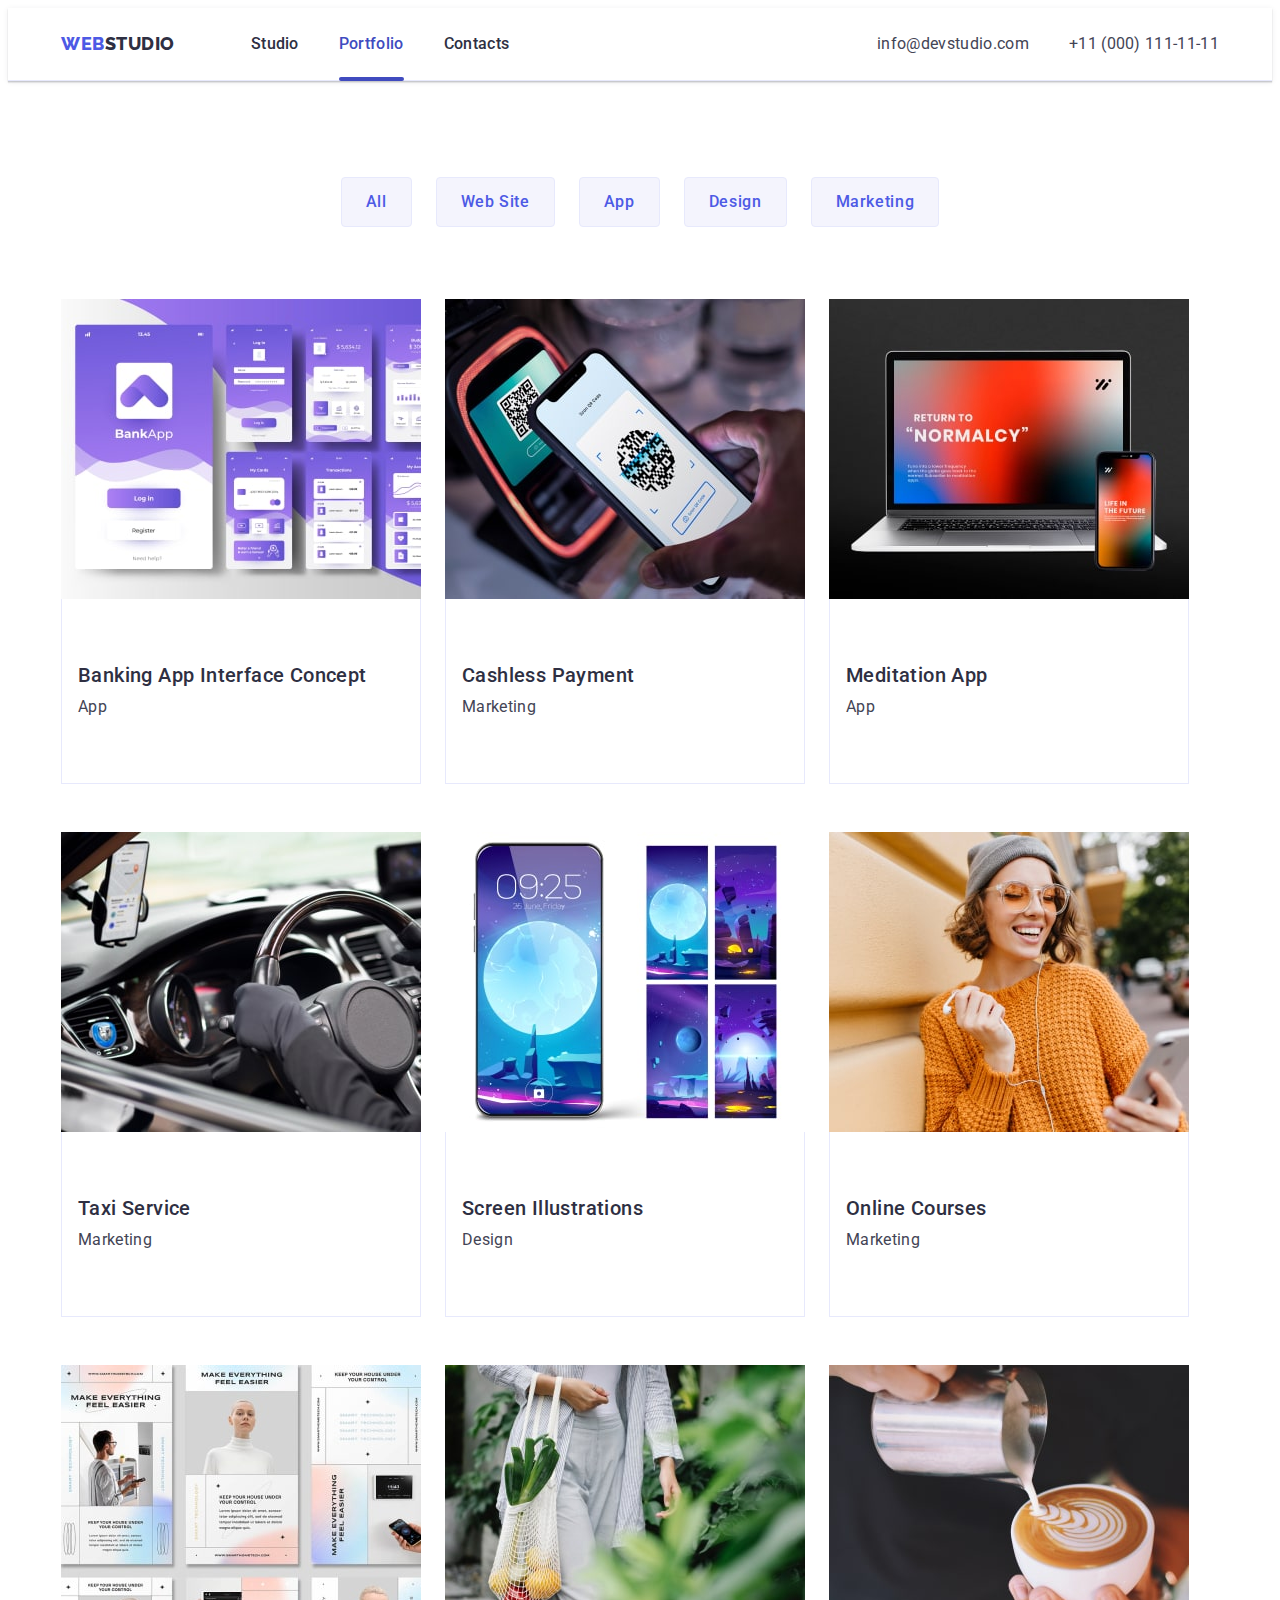
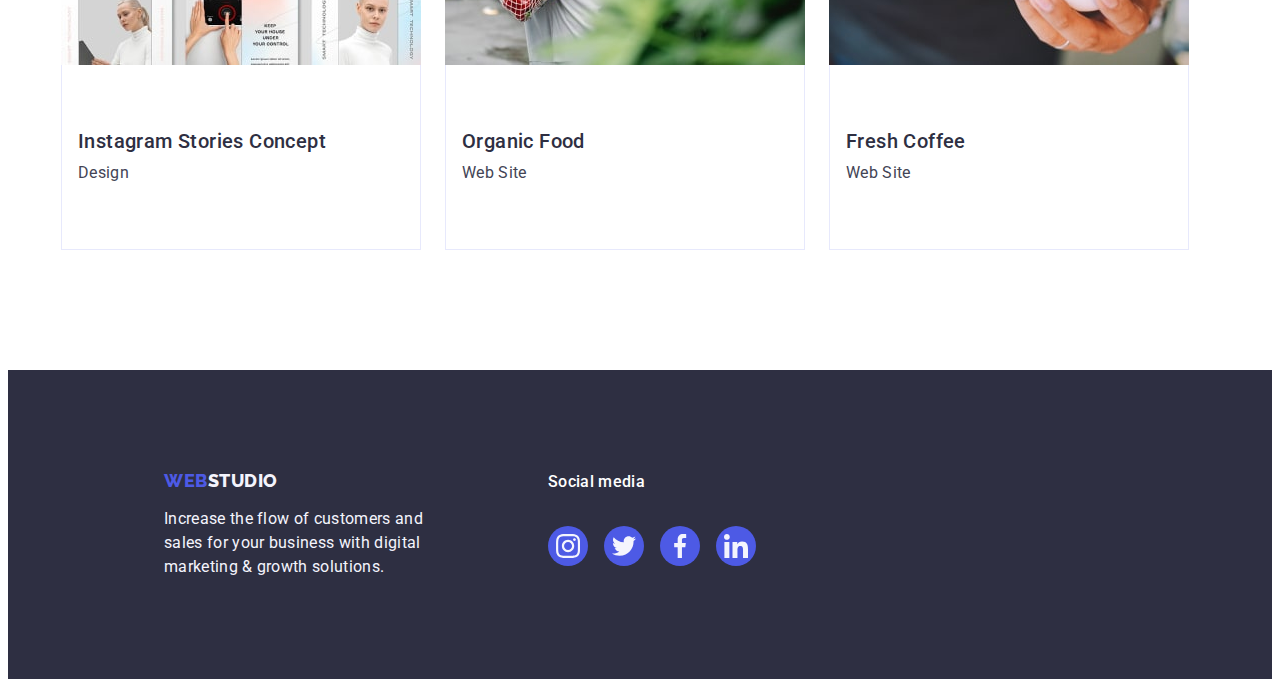
==== commit d7c95dd3: "fixed" ====
--- a/portfolio.html
+++ b/portfolio.html
@@ -283,66 +283,64 @@
     </main>
     <footer class="page-footer">
       <div class="footer-container-main">
-        <div class="container footer-container">
-          <div class="footer-flexbox">
-            <a href="./index.html" class="link link-logo link-logo-footer"
-              >Web<span class="logo-style-footer">Studio</span></a
-            >
-            <p class="footer-text">
-              Increase the flow of customers and sales for your business with
-              digital marketing & growth solutions.
-            </p>
-          </div>
-
-          <div class="socials-footer-container">
-            <p class="footer-social-text">Social media</p>
-            <ul class="footer-list">
-              <li>
-                <a href="https://instagram.com" target="_blank">
-                  <div
-                    class="social-icon-container-item social-icon-container-item-footer"
-                  >
-                    <svg class="social-icon" width="24px" height="24px">
-                      <use href="./images/icons.svg#icon-instagram"></use>
-                    </svg>
-                  </div>
-                </a>
-              </li>
-              <li>
-                <a href="https://twitter.com" target="_blank">
-                  <div
-                    class="social-icon-container-item social-icon-container-item-footer"
-                  >
-                    <svg class="social-icon" width="24px" height="24px">
-                      <use href="./images/icons.svg#icon-twitter"></use>
-                    </svg>
-                  </div>
-                </a>
-              </li>
-              <li>
-                <a href="https://facebook.com" target="_blank">
-                  <div
-                    class="social-icon-container-item social-icon-container-item-footer"
-                  >
-                    <svg class="social-icon" width="24px" height="24px">
-                      <use href="./images/icons.svg#icon-facebook"></use>
-                    </svg>
-                  </div>
-                </a>
-              </li>
-              <li>
-                <a href="https://linkedin.com" target="_blank">
-                  <div
-                    class="social-icon-container-item social-icon-container-item-footer"
-                  >
-                    <svg class="social-icon" width="24px" height="24px">
-                      <use href="./images/icons.svg#icon-linkedin"></use>
-                    </svg>
-                  </div>
-                </a>
-              </li>
-            </ul>
-          </div>
+        <div class="footer-flexbox">
+          <a href="./index.html" class="link link-logo link-logo-footer"
+            >Web<span class="logo-style-footer">Studio</span></a
+          >
+          <p class="footer-text">
+            Increase the flow of customers and sales for your business with
+            digital marketing & growth solutions.
+          </p>
+        </div>
+
+        <div class="socials-footer-container">
+          <p class="footer-social-text">Social media</p>
+          <ul class="footer-list">
+            <li class="footer-list-item">
+              <a
+                class="footer-list-item-link"
+                href="https://instagram.com"
+                target="_blank"
+              >
+                <svg class="social-icon" width="24" height="24">
+                  <use href="./images/icons.svg#icon-instagram"></use>
+                </svg>
+              </a>
+            </li>
+            <li class="footer-list-item">
+              <a
+                class="footer-list-item-link"
+                href="https://twitter.com"
+                target="_blank"
+              >
+                <svg class="social-icon" width="24" height="24">
+                  <use href="./images/icons.svg#icon-twitter"></use>
+                </svg>
+              </a>
+            </li>
+            <li class="footer-list-item">
+              <a
+                class="footer-list-item-link"
+                href="https://facebook.com"
+                target="_blank"
+              >
+                <svg class="social-icon" width="24" height="24">
+                  <use href="./images/icons.svg#icon-facebook"></use>
+                </svg>
+              </a>
+            </li>
+            <li class="footer-list-item">
+              <a
+                class="footer-list-item-link"
+                href="https://linkedin.com"
+                target="_blank"
+              >
+                <svg class="social-icon" width="24" height="24">
+                  <use href="./images/icons.svg#icon-linkedin"></use>
+                </svg>
+              </a>
+            </li>
+          </ul>
         </div>
       </div>
     </footer>
--- a/css/styles.css
+++ b/css/styles.css
@@ -31,8 +31,8 @@
 }
 
 .page-header {
-    border-bottom: 1px solid #e7e9fc
-    box-shadow: 0px 1px 6px 0px rgba(46, 47, 66, 0.08), 0px 1px 1px 0px rgba(46, 47, 66, 0.16), 0px 2px 1px 0px rgba(46, 47, 66, 0.08);
+    border-bottom: 1px solid #e7e9fc;
+    box-shadow:  0px 2px 1px rgba(46, 47, 66, 0.08), 0px 1px 1px rgba(46, 47, 66, 0.16), 0px 1px 6px rgba(46, 47, 66, 0.08);
 }
 
 .container { 
@@ -45,9 +45,7 @@
     }
 
     .abilities-container-main {
-        display: flex;
-        align-items: center;
-        justify-content: center;
+        
     }
 
     .visually-hidden {
@@ -175,8 +173,9 @@
     background-repeat: no-repeat;
     background-position: center;
     background-size: cover;
-    min-width: 1440px;
-    display: flex;
+    max-width: 1440px;
+    display: flex;
+    margin: 0 auto;
     padding: 188px 0;
 }
 .hero-text {
@@ -314,10 +313,20 @@
 .footer-text {
     color: var(--cloud);
     font-size: 16px;
+    
     line-height: 1.5;
     letter-spacing: 0.02em;
     width: 264px;
  
+}
+
+.footer-social-text {
+    color: var(--white);
+    font-size: 16px;
+    font-weight: 500;
+    line-height: 1.5;
+    letter-spacing: 0.02em;
+    margin-bottom: 16px;
 }
 
 .page-footer {
@@ -338,7 +347,11 @@
 }
 
 .footer-container-main {
-    
+    display: flex;
+    align-items: baseline;
+    margin-right: 120px;
+    margin-left: 156px;
+
 }
 .logo-style-footer {
     color: var(--cloud);
@@ -358,7 +371,7 @@
 align-items: center;
 border: 1px solid #e7e9fc;
 border-radius: 4px; 
-transition: color 250ms cubic-bezier(0.4, 0, 0.2, 1), border 250ms cubic-bezier(0.4, 0, 0.2, 1), box-shadow 250ms cubic-bezier(0.4, 0, 0.2, 1), background-color 250ms cubic-bezier(0.4, 0, 0.2, 1);
+transition: color 250ms cubic-bezier(0.4, 0, 0.2, 1), background-color 250ms cubic-bezier(0.4, 0, 0.2, 1), border-color 250ms cubic-bezier(0.4, 0, 0.2, 1), box-shadow 250ms cubic-bezier(0.4, 0, 0.2, 1);
 
 }
 
@@ -421,12 +434,21 @@
 
 }
 
+.customers-list-item {
+    width: calc((100% -120px) / 6);
+    height: 88px;
+}
+
 .icon-box {
+    display: flex;
+    align-items: center;
+    justify-content: center;
     border-radius: 4px;
     border: 1px solid var(--lightslate);
     padding: 16px 32px;
     transition: 250ms;
-
+    width: 100%;
+    height: 100%;
     
 }
 
@@ -462,38 +484,44 @@
     padding-top: 8px;
 
 }
-
-.social-icon-container-item {
+.social-icon-list-item {
     width: 40px;
-height: 40px;
+    height: 40px;
+}
+
+.social-icon-list-link{
+    display: flex;
+    width: 100%;
+height: 100%;
+align-items: center;
+justify-content: center;
 border-radius: 50%;
-background: var(--iris);
-position: relative;
+background-color: var(--iris);
   transition: 250ms;
   transition-property: background-color;
 }
 
 .social-icon {
-    position: absolute;
-    top: 50%;
-  left: 50%;
-  transform: translate(-50%, -50%);
+
   fill: var(--cloud);
 }
 
-.social-icon-container-item:hover, .social-icon-container-item:focus {
-    background: var(--ocean);
+.social-icon-list-link:hover, .social-icon-list-link:focus {
+    background-color: var(--ocean);
     transition-timing-function: cubic-bezier(0.4, 0, 0.2, 1);
 
   
 }
 
-.social-icon-container-item-footer:hover, .social-icon-container-item-footer:focus {
+.footer-list-item-link:hover, .footer-list-item-link:focus {
     background: var(--green);
     transition-timing-function: cubic-bezier(0.4, 0, 0.2, 1);
 }
 
 .abilities-container {
+    display: flex;
+        align-items: center;
+        justify-content: center;
     position: relative;
     border-radius: 4px;
     background-color: var(--cloud);
@@ -540,13 +568,29 @@
 .footer-list {
     display: flex;
     list-style: none;
-    width: 208px;
+    
     gap: 16px;
 }
 .footer-flexbox{
-   display: flex;
-   flex-direction: column;
+
    margin-right: 120px;
+}
+
+.footer-list-item {
+    width: 40px;
+    height: 40px;
+
+}
+
+.footer-list-item-link {
+    display: flex;
+    width: 100%;
+    align-items: center;
+    justify-content: center;
+    height: 100%;
+    background-color: var(--iris);
+    border-radius: 50%;
+    transition: background-color 250ms cubic-bezier(0.4, 0, 0.2, 1);
 }
 .footer-social-text {
     color: var(--white, #FFF);
@@ -602,6 +646,8 @@
     box-shadow: 0px 2px 1px 0px rgba(46, 47, 66, 0.08), 0px 1px 1px 0px rgba(46, 47, 66, 0.16), 0px 1px 6px 0px rgba(46, 47, 66, 0.08);
 }
 
+.portfolio-list-images-item {}
+
 /* Modal Window */
 
 .backdrop {
@@ -631,11 +677,11 @@
     top: 50%;
     left: 50%;
     opacity: 1;
-    transform: translate(-50%, -50%);
+    transform: translate(-50%, -50%) scale(1);
     border-radius: 4px;
     background: var(--dairy);
-    transition: transform 250ms cubic-bezier(0.4, 0, 0.2, 1) 250ms, opacity 250ms cubic-bezier(0.4, 0, 0.2, 1) 250ms;
-    box-shadow: 0px 2px 1px 0px rgba(0, 0, 0, 0.20), 0px 1px 3px 0px rgba(0, 0, 0, 0.12), 0px 1px 1px 0px rgba(0, 0, 0, 0.14);
+    transition: transform 250ms cubic-bezier(0.4, 0, 0.2, 1) ;
+    box-shadow: 0px 1px 1px rgba(0, 0, 0, 0.14), 0px 1px 3px rgba(0, 0, 0, 0.12), 0px 2px 1px rgba(0, 0, 0, 0.2); 
 
 
 }
@@ -661,30 +707,27 @@
     position: absolute;
     top: 24px;
     right: 24px;
-    background-color: transparent;
+    width: 24px;
+    height: 24px;
+    border-radius: 50%;
+    background-color: #e7e9fc;
+    border: 1px solid rgba(0,0,0,0.1);
+    padding: 0;
+    cursor: pointer;
+    transition: background-color 250ms cubic-bezier(0.4, 0, 0.2, 1), border 250ms cubic-bezier(0.4, 0, 0.2, 1); 
+}
+
+
+
+
+.modal-btn:hover , .modal-btn:focus {
+    background-color: var(--ocean);
     border: none;
-    padding: 0;
-}
-
-.modal-btn-icon-circle {
-    position: relative;
-    fill: var(--cornflower, #E7E9FC);
-    transition: fill 250ms cubic-bezier(0.4, 0, 0.2, 1);
-}
+} 
 
 .modal-btn-icon {
-    position: absolute;
-    top: 50%;
-    left: 50%;
-    transform: translate(-50%, -50%);
-    transition: fill 250ms cubic-bezier(0.4, 0, 0.2, 1);
-}
-
-
-.close-button-modal:hover .modal-btn-icon-circle , .close-button-modal:active .modal-btn-icon-circle{
-    fill: var(--ocean);
-} 
-
-.close-button-modal:hover .modal-btn-icon , .close-button-modal:active .modal-btn-icon {
+    transition: fill 250ms cubic-bezier(0.4, 0, 0.2, 1);;
+}
+.modal-btn:hover .modal-btn-icon , .modal-btn:focus .modal-btn-icon{
     fill: #FFF;
 }